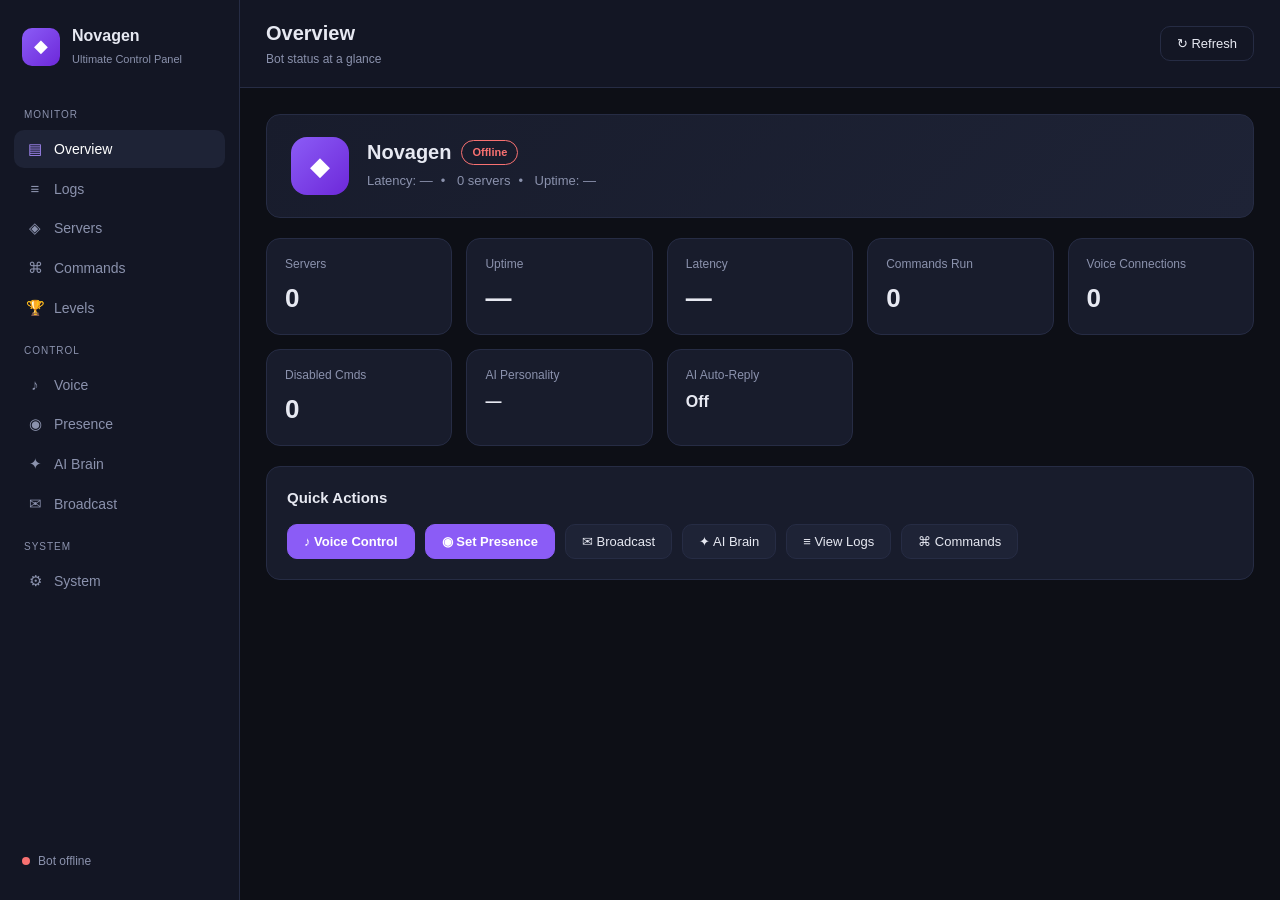
==== dashboard/index.html @ 747d47fe "Add files via upload" ====
<!DOCTYPE html>
<html lang="en" data-theme="dark">
<head>
    <meta charset="UTF-8">
    <meta name="viewport" content="width=device-width, initial-scale=1.0">
    <title>Novagen Bot Dashboard</title>
    <meta name="description" content="Novagen Bot control panel by Nokiatis Community">
    <link rel="stylesheet" href="style.css">
</head>
<body>
    <div class="app">
        <!-- ── Sidebar ─────────────────────────────────────────────── -->
        <aside class="sidebar" id="sidebar">
            <div class="brand">
                <div class="brand-logo">◆</div>
                <div class="brand-text">
                    <span class="brand-name">Novagen</span>
                    <span class="brand-sub">Ultimate Control Panel</span>
                </div>
            </div>

            <nav class="nav">
                <div class="nav-section">Monitor</div>
                <button class="nav-item active" data-page="overview"><span class="nav-ico">▤</span>Overview</button>
                <button class="nav-item" data-page="logs"><span class="nav-ico">≡</span>Logs</button>
                <button class="nav-item" data-page="servers"><span class="nav-ico">◈</span>Servers</button>
                <button class="nav-item" data-page="commands"><span class="nav-ico">⌘</span>Commands</button>
                <button class="nav-item" data-page="levels"><span class="nav-ico">🏆</span>Levels</button>

                <div class="nav-section">Control</div>
                <button class="nav-item" data-page="voice"><span class="nav-ico">♪</span>Voice</button>
                <button class="nav-item" data-page="presence"><span class="nav-ico">◉</span>Presence</button>
                <button class="nav-item" data-page="ai"><span class="nav-ico">✦</span>AI Brain</button>
                <button class="nav-item" data-page="broadcast"><span class="nav-ico">✉</span>Broadcast</button>

                <div class="nav-section">System</div>
                <button class="nav-item" data-page="system"><span class="nav-ico">⚙</span>System</button>
            </nav>

            <div class="sidebar-foot">
                <div class="conn" id="conn">
                    <span class="conn-dot" id="conn-dot"></span>
                    <span id="conn-text">Connecting…</span>
                </div>
            </div>
        </aside>

        <!-- ── Main ───────────────────────────────────────────────── -->
        <main class="main">
            <header class="topbar">
                <button class="menu-btn" id="menu-btn">☰</button>
                <div class="page-head">
                    <h1 id="page-title">Overview</h1>
                    <span id="page-subtitle">Bot status at a glance</span>
                </div>
                <div class="topbar-actions">
                    <button class="btn ghost" id="refresh-btn">↻ Refresh</button>
                </div>
            </header>

            <div class="content">
                <!-- ── OVERVIEW ─────────────────────────────────────── -->
                <section class="page active" id="page-overview">
                    <div class="hero" id="hero">
                        <div class="hero-avatar" id="hero-avatar">◆</div>
                        <div class="hero-info">
                            <div class="hero-name">
                                <span id="hero-name">Novagen</span>
                                <span class="badge" id="hero-badge">Offline</span>
                            </div>
                            <div class="hero-meta">
                                <span id="hero-latency">Latency: —</span><span class="dot-sep">•</span>
                                <span id="hero-guilds">0 servers</span><span class="dot-sep">•</span>
                                <span id="hero-uptime">Uptime: —</span>
                            </div>
                            <div class="hero-meta presence-line" id="hero-presence"></div>
                        </div>
                    </div>

                    <div class="cards">
                        <div class="card"><div class="card-label">Servers</div><div class="card-value" id="stat-servers">0</div></div>
                        <div class="card"><div class="card-label">Uptime</div><div class="card-value" id="stat-uptime">—</div></div>
                        <div class="card"><div class="card-label">Latency</div><div class="card-value" id="stat-latency">—</div></div>
                        <div class="card"><div class="card-label">Commands Run</div><div class="card-value" id="stat-commands">0</div></div>
                        <div class="card"><div class="card-label">Voice Connections</div><div class="card-value" id="stat-voice">0</div></div>
                        <div class="card"><div class="card-label">Disabled Cmds</div><div class="card-value" id="stat-disabled">0</div></div>
                        <div class="card"><div class="card-label">AI Personality</div><div class="card-value small" id="stat-personality">—</div></div>
                        <div class="card"><div class="card-label">AI Auto-Reply</div><div class="card-value small" id="stat-ai">—</div></div>
                    </div>

                    <div class="panel">
                        <div class="panel-head"><h2>Quick Actions</h2></div>
                        <div class="quick">
                            <button class="btn accent" data-nav="voice">♪ Voice Control</button>
                            <button class="btn accent" data-nav="presence">◉ Set Presence</button>
                            <button class="btn" data-nav="broadcast">✉ Broadcast</button>
                            <button class="btn" data-nav="ai">✦ AI Brain</button>
                            <button class="btn" data-nav="logs">≡ View Logs</button>
                            <button class="btn" data-nav="commands">⌘ Commands</button>
                        </div>
                    </div>
                </section>

                <!-- ── VOICE ────────────────────────────────────────── -->
                <section class="page" id="page-voice">
                    <div class="panel">
                        <div class="panel-head"><h2>Active Connections</h2></div>
                        <div class="voice-list" id="voice-list">
                            <div class="empty">No active voice connections.</div>
                        </div>
                    </div>

                    <div class="panel">
                        <div class="panel-head"><h2>Join a Voice Channel</h2></div>
                        <div class="form-row">
                            <div class="field"><label>Server</label><select id="join-guild"><option value="">Select server…</option></select></div>
                            <div class="field"><label>Voice Channel</label><select id="join-channel"><option value="">Select channel…</option></select></div>
                            <button class="btn accent" id="join-btn">Connect</button>
                        </div>
                    </div>

                    <div class="panel">
                        <div class="panel-head"><h2>Sound Library</h2></div>
                        <div class="sound-lib" id="sound-lib"><div class="empty">Loading sounds…</div></div>
                    </div>
                </section>

                <!-- ── PRESENCE ─────────────────────────────────────── -->
                <section class="page" id="page-presence">
                    <div class="panel">
                        <div class="panel-head"><h2>Bot Presence</h2></div>
                        <div class="form">
                            <div class="field block">
                                <label>Status</label>
                                <select id="pres-status">
                                    <option value="online">🟢 Online</option>
                                    <option value="idle">🌙 Idle</option>
                                    <option value="dnd">🔴 Do Not Disturb</option>
                                    <option value="invisible">⚫ Invisible</option>
                                </select>
                            </div>
                            <div class="field block">
                                <label>Activity Type</label>
                                <select id="pres-type">
                                    <option value="streaming">🔴 Streaming</option>
                                    <option value="playing">Playing</option>
                                    <option value="listening">Listening to</option>
                                    <option value="watching">Watching</option>
                                    <option value="competing">Competing in</option>
                                </select>
                            </div>
                            <div class="field block">
                                <label>Activity Text</label>
                                <input type="text" id="pres-text" placeholder="e.g. Nokiatis Community 🎮">
                            </div>
                            <div class="field block" id="pres-url-wrap">
                                <label>Stream URL (for Streaming)</label>
                                <input type="text" id="pres-url" placeholder="https://twitch.tv/nokiatis">
                            </div>
                            <button class="btn accent" id="pres-apply">Apply Presence</button>
                            <span class="save-status" id="pres-status-msg"></span>
                        </div>
                    </div>
                </section>

                <!-- ── AI ───────────────────────────────────────────── -->
                <section class="page" id="page-ai">
                    <div class="panel">
                        <div class="panel-head"><h2>AI Brain</h2></div>
                        <div class="form">
                            <div class="field block toggle-row">
                                <label>AI Auto-Reply</label>
                                <label class="switch">
                                    <input type="checkbox" id="ai-enabled">
                                    <span class="slider"></span>
                                </label>
                            </div>
                            <div class="field block">
                                <label>Personality</label>
                                <select id="ai-personality"></select>
                            </div>
                            <div class="field block">
                                <label>AI Channel ID</label>
                                <input type="text" id="ai-channel" placeholder="e.g. 1464054036603863072">
                                <small>The text channel where the bot auto-replies.</small>
                            </div>
                            <div class="field block">
                                <label>Custom Persona (advanced)</label>
                                <textarea id="ai-persona" rows="4" placeholder="Leave empty to use the selected personality. Or write a full custom system prompt…"></textarea>
                                <small>Overrides the personality traits when set.</small>
                            </div>
                            <button class="btn accent" id="ai-save">Save AI Settings</button>
                            <span class="save-status" id="ai-status"></span>
                        </div>
                    </div>
                </section>

                <!-- ── BROADCAST ────────────────────────────────────── -->
                <section class="page" id="page-broadcast">
                    <div class="panel">
                        <div class="panel-head"><h2>Send Message</h2></div>
                        <div class="form">
                            <div class="form-row">
                                <div class="field"><label>Server</label><select id="bc-guild"><option value="">Select server…</option></select></div>
                                <div class="field"><label>Text Channel</label><select id="bc-channel"><option value="">Select channel…</option></select></div>
                            </div>
                            <div class="field block">
                                <label>Message</label>
                                <textarea id="bc-text" rows="4" placeholder="Message to send as the bot…"></textarea>
                            </div>
                            <button class="btn accent" id="bc-send">Send Message</button>
                            <span class="save-status" id="bc-status"></span>
                        </div>
                    </div>
                </section>

                <!-- ── COMMANDS ─────────────────────────────────────── -->
                <section class="page" id="page-commands">
                    <div class="panel">
                        <div class="panel-head">
                            <h2>Slash Commands</h2>
                            <button class="btn small" id="cmd-reset">Reset Stats</button>
                        </div>
                        <div class="cmd-list" id="cmd-list"><div class="empty">Loading commands…</div></div>
                    </div>
                </section>

                <!-- ── LOGS ─────────────────────────────────────────── -->
                <section class="page" id="page-logs">
                    <div class="panel">
                        <div class="panel-head logs-toolbar">
                            <h2>Live Logs</h2>
                            <div class="toolbar">
                                <select id="log-level">
                                    <option value="ALL">All levels</option>
                                    <option value="INFO">Info</option>
                                    <option value="WARNING">Warning</option>
                                    <option value="ERROR">Error</option>
                                </select>
                                <label class="toggle-label"><input type="checkbox" id="log-auto" checked> Auto-refresh</label>
                                <a class="btn small" href="/api/logs/export" target="_blank">⬇ Export</a>
                                <button class="btn small danger" id="log-clear">Clear</button>
                            </div>
                        </div>
                        <div class="log-list" id="log-list"><div class="empty">No logs yet.</div></div>
                    </div>
                </section>

                <!-- ── LEVELS ───────────────────────────────────────── -->
                <section class="page" id="page-levels">
                    <div class="panel">
                        <div class="panel-head">
                            <h2>🏆 Leaderboard</h2>
                            <select id="levels-guild" class="toolbar-select"></select>
                        </div>
                        <div class="level-stats" id="level-stats">
                            <div class="card"><div class="card-label">Tracked Members</div><div class="card-value" id="lv-tracked">0</div></div>
                            <div class="card"><div class="card-label">Total XP</div><div class="card-value" id="lv-total-xp">0</div></div>
                            <div class="card"><div class="card-label">Total Coins</div><div class="card-value" id="lv-total-coins">0</div></div>
                            <div class="card"><div class="card-label">Total Invites</div><div class="card-value" id="lv-total-invites">0</div></div>
                            <div class="card"><div class="card-label">Top Member</div><div class="card-value small" id="lv-top">—</div></div>
                        </div>
                        <div class="leaderboard" id="leaderboard">
                            <div class="empty">Loading leaderboard…</div>
                        </div>
                    </div>
                </section>

                <!-- ── SERVERS ──────────────────────────────────────── -->
                <section class="page" id="page-servers">
                    <div class="grid" id="servers-grid"><div class="empty">Loading servers…</div></div>
                </section>

                <!-- ── SYSTEM ───────────────────────────────────────── -->
                <section class="page" id="page-system">
                    <div class="panel">
                        <div class="panel-head"><h2>System Info</h2></div>
                        <div class="sys-info" id="sys-info"><div class="empty">Loading…</div></div>
                    </div>
                    <div class="panel danger">
                        <div class="panel-head"><h2>Danger Zone</h2></div>
                        <div class="danger-actions">
                            <button class="btn" id="sys-clear-logs">Clear Logs</button>
                            <button class="btn" id="sys-reset-stats">Reset Command Stats</button>
                            <button class="btn danger" id="sys-restart">↻ Restart Bot</button>
                            <button class="btn danger" id="sys-shutdown">⏻ Shutdown Bot</button>
                        </div>
                    </div>
                </section>
            </div>
        </main>
    </div>

    <div class="toasts" id="toasts"></div>
    <script src="script.js"></script>
</body>
</html>
---- dashboard/style.css ----
/* ═══════════════════════════════════════════════════════════════════
   NOVAGEN BOT DASHBOARD
   by Nokiatis Community
   ═══════════════════════════════════════════════════════════════════ */

:root {
    --bg: #0d0f16;
    --bg-2: #131624;
    --panel: #181c2c;
    --panel-2: #1e2336;
    --border: #262c44;
    --text: #e7e9f2;
    --muted: #8b92ad;
    --accent: #8b5cf6;
    --accent-2: #a78bfa;
    --green: #34d399;
    --red: #f87171;
    --yellow: #fbbf24;
    --blue: #60a5fa;
    --radius: 14px;
}

* { box-sizing: border-box; margin: 0; padding: 0; }

body {
    font-family: -apple-system, BlinkMacSystemFont, "Segoe UI", Roboto, Helvetica, Arial, sans-serif;
    background: var(--bg);
    color: var(--text);
    font-size: 14px;
    line-height: 1.5;
    -webkit-font-smoothing: antialiased;
}

.app { display: flex; min-height: 100vh; }

/* ── Sidebar ─────────────────────────────────────────────────── */
.sidebar {
    width: 240px;
    flex-shrink: 0;
    background: var(--bg-2);
    border-right: 1px solid var(--border);
    display: flex;
    flex-direction: column;
    padding: 20px 14px;
    position: sticky;
    top: 0;
    height: 100vh;
}

.brand { display: flex; align-items: center; gap: 12px; padding: 4px 8px 20px; }
.brand-logo {
    width: 38px; height: 38px; border-radius: 10px;
    background: linear-gradient(135deg, var(--accent), #6d28d9);
    display: grid; place-items: center; font-size: 18px; color: #fff;
}
.brand-name { font-weight: 700; font-size: 16px; display: block; }
.brand-sub { font-size: 11px; color: var(--muted); }

.nav { display: flex; flex-direction: column; gap: 2px; margin-top: 4px; }
.nav-section {
    font-size: 10px; text-transform: uppercase; letter-spacing: 1px;
    color: var(--muted); padding: 14px 10px 6px;
}
.nav-item {
    display: flex; align-items: center; gap: 10px;
    background: none; border: none; color: var(--muted);
    padding: 10px 12px; border-radius: 10px; cursor: pointer;
    font-size: 14px; text-align: left; transition: all .15s;
}
.nav-item:hover { background: var(--panel); color: var(--text); }
.nav-item.active { background: var(--panel-2); color: #fff; }
.nav-item.active .nav-ico { color: var(--accent-2); }
.nav-ico { width: 18px; text-align: center; font-size: 15px; }

.sidebar-foot { margin-top: auto; padding: 10px 8px; }
.conn { display: flex; align-items: center; gap: 8px; font-size: 12px; color: var(--muted); }
.conn-dot { width: 8px; height: 8px; border-radius: 50%; background: var(--muted); }
.conn-dot.on { background: var(--green); box-shadow: 0 0 8px var(--green); }
.conn-dot.off { background: var(--red); }

/* ── Main ────────────────────────────────────────────────────── */
.main { flex: 1; min-width: 0; display: flex; flex-direction: column; }

.topbar {
    display: flex; align-items: center; gap: 14px;
    padding: 18px 26px; border-bottom: 1px solid var(--border);
    background: var(--bg-2);
    position: sticky; top: 0; z-index: 10;
}
.menu-btn {
    display: none; background: none; border: none; color: var(--text);
    font-size: 20px; cursor: pointer;
}
.page-head h1 { font-size: 20px; font-weight: 700; }
.page-head span { font-size: 12px; color: var(--muted); }
.topbar-actions { margin-left: auto; }

.content { padding: 26px; }

.page { display: none; }
.page.active { display: block; }

/* ── Hero ────────────────────────────────────────────────────── */
.hero {
    display: flex; align-items: center; gap: 18px;
    background: linear-gradient(135deg, var(--panel), var(--panel-2));
    border: 1px solid var(--border); border-radius: var(--radius);
    padding: 22px 24px; margin-bottom: 20px;
}
.hero-avatar {
    width: 58px; height: 58px; border-radius: 16px;
    background: linear-gradient(135deg, var(--accent), #6d28d9);
    display: grid; place-items: center; font-size: 26px; color: #fff;
    overflow: hidden; flex-shrink: 0;
}
.hero-avatar img { width: 100%; height: 100%; object-fit: cover; }
.hero-name { font-size: 20px; font-weight: 700; display: flex; align-items: center; gap: 10px; }
.hero-meta { color: var(--muted); font-size: 13px; margin-top: 4px; }
.dot-sep { margin: 0 8px; }

.badge {
    font-size: 11px; font-weight: 600; padding: 3px 10px;
    border-radius: 20px; background: var(--panel); border: 1px solid var(--border);
}
.badge.on { color: var(--green); border-color: var(--green); }
.badge.off { color: var(--red); border-color: var(--red); }

/* ── Cards ───────────────────────────────────────────────────── */
.cards {
    display: grid; grid-template-columns: repeat(auto-fill, minmax(160px, 1fr));
    gap: 14px; margin-bottom: 20px;
}
.card {
    background: var(--panel); border: 1px solid var(--border);
    border-radius: var(--radius); padding: 16px 18px;
}
.card-label { font-size: 12px; color: var(--muted); }
.card-value { font-size: 26px; font-weight: 700; margin-top: 6px; }
.card-value.small { font-size: 16px; text-transform: capitalize; }

/* ── Panels ──────────────────────────────────────────────────── */
.panel {
    background: var(--panel); border: 1px solid var(--border);
    border-radius: var(--radius); padding: 20px; margin-bottom: 20px;
}
.panel-head { display: flex; align-items: center; justify-content: space-between; margin-bottom: 14px; }
.panel-head h2 { font-size: 15px; font-weight: 600; }

.empty { color: var(--muted); text-align: center; padding: 24px; }

/* ── Buttons ─────────────────────────────────────────────────── */
.btn {
    background: var(--panel-2); border: 1px solid var(--border);
    color: var(--text); padding: 9px 16px; border-radius: 10px;
    cursor: pointer; font-size: 13px; transition: all .15s;
}
.btn:hover { border-color: var(--accent); }
.btn.accent { background: var(--accent); border-color: var(--accent); color: #fff; font-weight: 600; }
.btn.accent:hover { background: #7c3aed; }
.btn.ghost { background: transparent; }
.btn.small { padding: 5px 10px; font-size: 12px; }
.btn.danger { border-color: var(--red); color: var(--red); }
.btn.danger:hover { background: var(--red); color: #fff; }
.btn:disabled { opacity: .4; cursor: not-allowed; }

.quick { display: flex; gap: 10px; flex-wrap: wrap; }

/* ── Forms ───────────────────────────────────────────────────── */
.form-row { display: flex; gap: 14px; align-items: flex-end; flex-wrap: wrap; }
.form { display: flex; flex-direction: column; gap: 16px; max-width: 420px; }
.field { display: flex; flex-direction: column; gap: 6px; min-width: 180px; }
.field.block { width: 100%; }
.field label { font-size: 12px; color: var(--muted); }
.field small { font-size: 11px; color: var(--muted); }
input, select {
    background: var(--bg); border: 1px solid var(--border);
    color: var(--text); padding: 10px 12px; border-radius: 10px; font-size: 13px;
    width: 100%;
}
input:focus, select:focus { outline: none; border-color: var(--accent); }
.save-status { font-size: 12px; color: var(--green); min-height: 16px; }

/* ── Voice ───────────────────────────────────────────────────── */
.voice-list { display: flex; flex-direction: column; gap: 12px; }
.voice-card {
    display: flex; align-items: center; gap: 14px;
    background: var(--bg); border: 1px solid var(--border);
    border-radius: 12px; padding: 14px 16px; flex-wrap: wrap;
}
.voice-card .v-icon {
    width: 40px; height: 40px; border-radius: 10px; flex-shrink: 0;
    background: var(--panel-2); display: grid; place-items: center; font-size: 18px;
}
.voice-card .v-info { flex: 1; min-width: 140px; }
.voice-card .v-guild { font-weight: 600; }
.voice-card .v-channel { font-size: 12px; color: var(--muted); }
.voice-card .v-status { font-size: 12px; }
.voice-card .v-actions { display: flex; gap: 8px; flex-wrap: wrap; }

.status-pill {
    font-size: 11px; padding: 2px 10px; border-radius: 20px;
    background: var(--panel-2); border: 1px solid var(--border);
}
.status-pill.playing { color: var(--green); border-color: var(--green); }
.status-pill.paused { color: var(--yellow); border-color: var(--yellow); }
.status-pill.idle { color: var(--blue); border-color: var(--blue); }

/* ── Logs ────────────────────────────────────────────────────── */
.toolbar { display: flex; align-items: center; gap: 12px; flex-wrap: wrap; }
.toolbar select { width: auto; }
.toggle-label { font-size: 12px; color: var(--muted); display: flex; align-items: center; gap: 6px; }
.toggle-label input { width: auto; }

.log-list {
    font-family: "SF Mono", "Cascadia Code", Consolas, monospace;
    font-size: 12px; max-height: 60vh; overflow-y: auto;
    background: var(--bg); border: 1px solid var(--border);
    border-radius: 12px; padding: 12px;
}
.log-row { display: flex; gap: 10px; padding: 3px 0; border-bottom: 1px solid #141826; }
.log-row:last-child { border-bottom: none; }
.log-time { color: var(--muted); flex-shrink: 0; }
.log-level { width: 64px; flex-shrink: 0; font-weight: 700; text-transform: uppercase; font-size: 10px; padding-top: 1px; }
.log-level.info { color: var(--blue); }
.log-level.warning { color: var(--yellow); }
.log-level.error { color: var(--red); }
.log-msg { color: var(--text); word-break: break-word; }

/* ── Servers ─────────────────────────────────────────────────── */
.grid {
    display: grid; grid-template-columns: repeat(auto-fill, minmax(220px, 1fr));
    gap: 14px;
}
.server-card {
    background: var(--panel); border: 1px solid var(--border);
    border-radius: var(--radius); padding: 18px; text-align: center;
}
.server-icon {
    width: 54px; height: 54px; border-radius: 50%;
    background: var(--panel-2); margin: 0 auto 12px;
    display: grid; place-items: center; font-size: 22px; overflow: hidden;
}
.server-icon img { width: 100%; height: 100%; object-fit: cover; }
.server-name { font-weight: 600; }
.server-meta { font-size: 12px; color: var(--muted); margin-top: 6px; }

/* ── Commands ────────────────────────────────────────────────── */
.cmd-list { display: flex; flex-direction: column; }
.cmd-row {
    display: flex; align-items: center; justify-content: space-between;
    padding: 12px 4px; border-bottom: 1px solid #141826; gap: 12px;
}
.cmd-row:last-child { border-bottom: none; }
.cmd-name { font-family: monospace; color: var(--accent-2); font-weight: 600; }
.cmd-desc { color: var(--muted); flex: 1; text-align: right; font-size: 12px; }
.cmd-uses { color: var(--muted); font-size: 11px; width: 70px; text-align: right; }

/* ── Presence line ───────────────────────────────────────────── */
.presence-line { color: var(--accent-2); font-size: 13px; }

/* ── Textarea ────────────────────────────────────────────────── */
textarea {
    background: var(--bg); border: 1px solid var(--border);
    color: var(--text); padding: 10px 12px; border-radius: 10px;
    font-size: 13px; width: 100%; resize: vertical; font-family: inherit;
}
textarea:focus { outline: none; border-color: var(--accent); }

/* ── Toggle switch ───────────────────────────────────────────── */
.toggle-row { flex-direction: row !important; align-items: center; justify-content: space-between; }
.switch { position: relative; display: inline-block; width: 46px; height: 24px; }
.switch input { opacity: 0; width: 0; height: 0; }
.slider {
    position: absolute; cursor: pointer; inset: 0;
    background: var(--border); border-radius: 24px; transition: .2s;
}
.slider:before {
    content: ""; position: absolute; height: 18px; width: 18px;
    left: 3px; top: 3px; background: #fff; border-radius: 50%; transition: .2s;
}
.switch input:checked + .slider { background: var(--accent); }
.switch input:checked + .slider:before { transform: translateX(22px); }

/* ── Sound library ───────────────────────────────────────────── */
.sound-lib { display: flex; flex-wrap: wrap; gap: 8px; max-height: 40vh; overflow-y: auto; }
.sound-chip {
    background: var(--bg); border: 1px solid var(--border);
    border-radius: 20px; padding: 6px 12px; cursor: pointer;
    font-size: 12px; color: var(--muted); transition: all .15s;
}
.sound-chip:hover { color: #fff; border-color: var(--accent); background: var(--panel-2); }
.sound-chip .cat { color: var(--accent-2); font-size: 10px; margin-right: 4px; }

/* ── System info ─────────────────────────────────────────────── */
.sys-info { display: flex; flex-direction: column; gap: 8px; }
.sys-row { display: flex; justify-content: space-between; padding: 8px 0; border-bottom: 1px solid #141826; }
.sys-row:last-child { border-bottom: none; }
.sys-key { color: var(--muted); }
.sys-val { font-family: monospace; }

/* ── Danger zone ─────────────────────────────────────────────── */
.panel.danger { border-color: rgba(248, 113, 113, .35); }
.danger-actions { display: flex; gap: 10px; flex-wrap: wrap; }

/* ── Levels / leaderboard ────────────────────────────────────── */
.toolbar-select { width: auto; min-width: 160px; }
.level-stats {
    display: grid; grid-template-columns: repeat(auto-fill, minmax(150px, 1fr));
    gap: 12px; margin-bottom: 16px;
}
.leaderboard { display: flex; flex-direction: column; }
.lb-row {
    display: flex; align-items: center; gap: 14px;
    padding: 10px 12px; border-bottom: 1px solid #141826;
}
.lb-row:last-child { border-bottom: none; }
.lb-rank { width: 40px; font-weight: 700; text-align: center; font-size: 16px; flex-shrink: 0; }
.lb-rank.top1 { color: #fbbf24; }
.lb-rank.top2 { color: #cbd5e1; }
.lb-rank.top3 { color: #d97706; }
.lb-avatar {
    width: 36px; height: 36px; border-radius: 50%;
    background: var(--panel-2); overflow: hidden; flex-shrink: 0;
    display: grid; place-items: center; color: var(--muted); font-size: 14px;
}
.lb-avatar img { width: 100%; height: 100%; object-fit: cover; }
.lb-info { flex: 1; min-width: 0; }
.lb-name { font-weight: 600; white-space: nowrap; overflow: hidden; text-overflow: ellipsis; }
.lb-level {
    display: inline-block; font-size: 11px; padding: 1px 8px; border-radius: 10px;
    background: var(--accent); color: #fff; margin-left: 6px;
}
.lb-sub { font-size: 11px; color: var(--muted); }
.lb-xp { font-weight: 700; color: var(--accent-2); flex-shrink: 0; font-size: 13px; }
.lb-bar {
    height: 6px; background: var(--border); border-radius: 6px;
    margin-top: 6px; overflow: hidden; max-width: 240px;
}
.lb-bar-fill { height: 100%; background: linear-gradient(90deg, var(--accent), var(--green)); border-radius: 6px; }
.lb-side { text-align: right; flex-shrink: 0; }

/* ── Toasts ──────────────────────────────────────────────────── */
.toasts { position: fixed; bottom: 20px; right: 20px; display: flex; flex-direction: column; gap: 10px; z-index: 100; }
.toast {
    background: var(--panel-2); border: 1px solid var(--border);
    border-left: 3px solid var(--accent); border-radius: 10px;
    padding: 12px 16px; font-size: 13px; min-width: 220px;
    box-shadow: 0 8px 24px rgba(0,0,0,.4);
    animation: slidein .2s ease;
}
.toast.ok { border-left-color: var(--green); }
.toast.err { border-left-color: var(--red); }
@keyframes slidein { from { transform: translateX(20px); opacity: 0; } to { transform: none; opacity: 1; } }

/* ── Responsive ──────────────────────────────────────────────── */
@media (max-width: 820px) {
    .sidebar { position: fixed; left: -240px; transition: left .2s; z-index: 20; }
    .sidebar.open { left: 0; }
    .menu-btn { display: block; }
    .content { padding: 16px; }
}
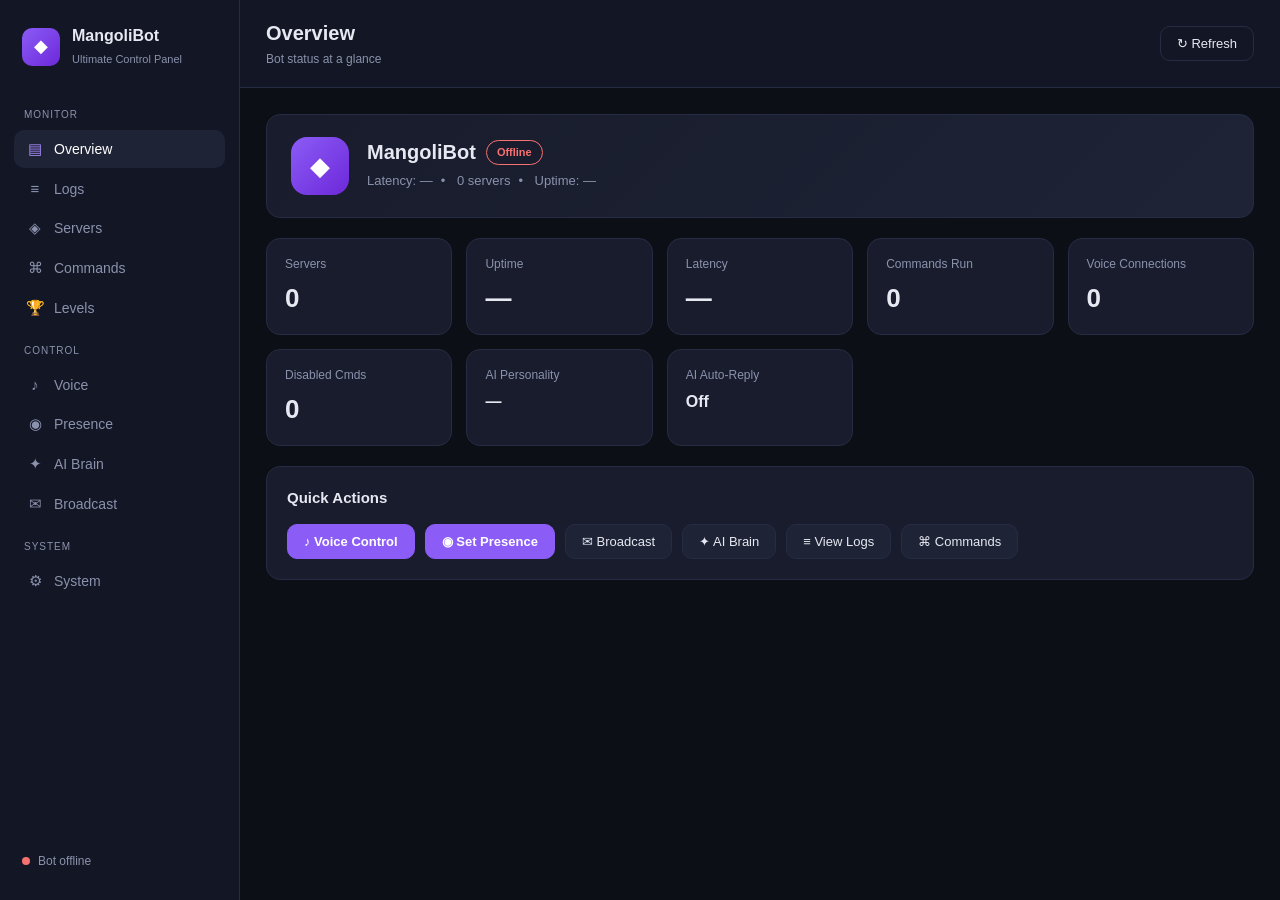
==== commit 9a1460e5: "Title: Redesign embeds and improve UI/UX across all commands Key features implemented: - Updated bot" ====
--- a/dashboard/index.html
+++ b/dashboard/index.html
@@ -3,8 +3,8 @@
 <head>
     <meta charset="UTF-8">
     <meta name="viewport" content="width=device-width, initial-scale=1.0">
-    <title>Novagen Bot Dashboard</title>
-    <meta name="description" content="Novagen Bot control panel by Nokiatis Community">
+    <title>MangoliBot Dashboard</title>
+    <meta name="description" content="MangoliBot control panel by Nokiatis Community">
     <link rel="stylesheet" href="style.css">
 </head>
 <body>
@@ -14,7 +14,7 @@
             <div class="brand">
                 <div class="brand-logo">◆</div>
                 <div class="brand-text">
-                    <span class="brand-name">Novagen</span>
+                    <span class="brand-name">MangoliBot</span>
                     <span class="brand-sub">Ultimate Control Panel</span>
                 </div>
             </div>
@@ -65,7 +65,7 @@
                         <div class="hero-avatar" id="hero-avatar">◆</div>
                         <div class="hero-info">
                             <div class="hero-name">
-                                <span id="hero-name">Novagen</span>
+                                <span id="hero-name">MangoliBot</span>
                                 <span class="badge" id="hero-badge">Offline</span>
                             </div>
                             <div class="hero-meta">
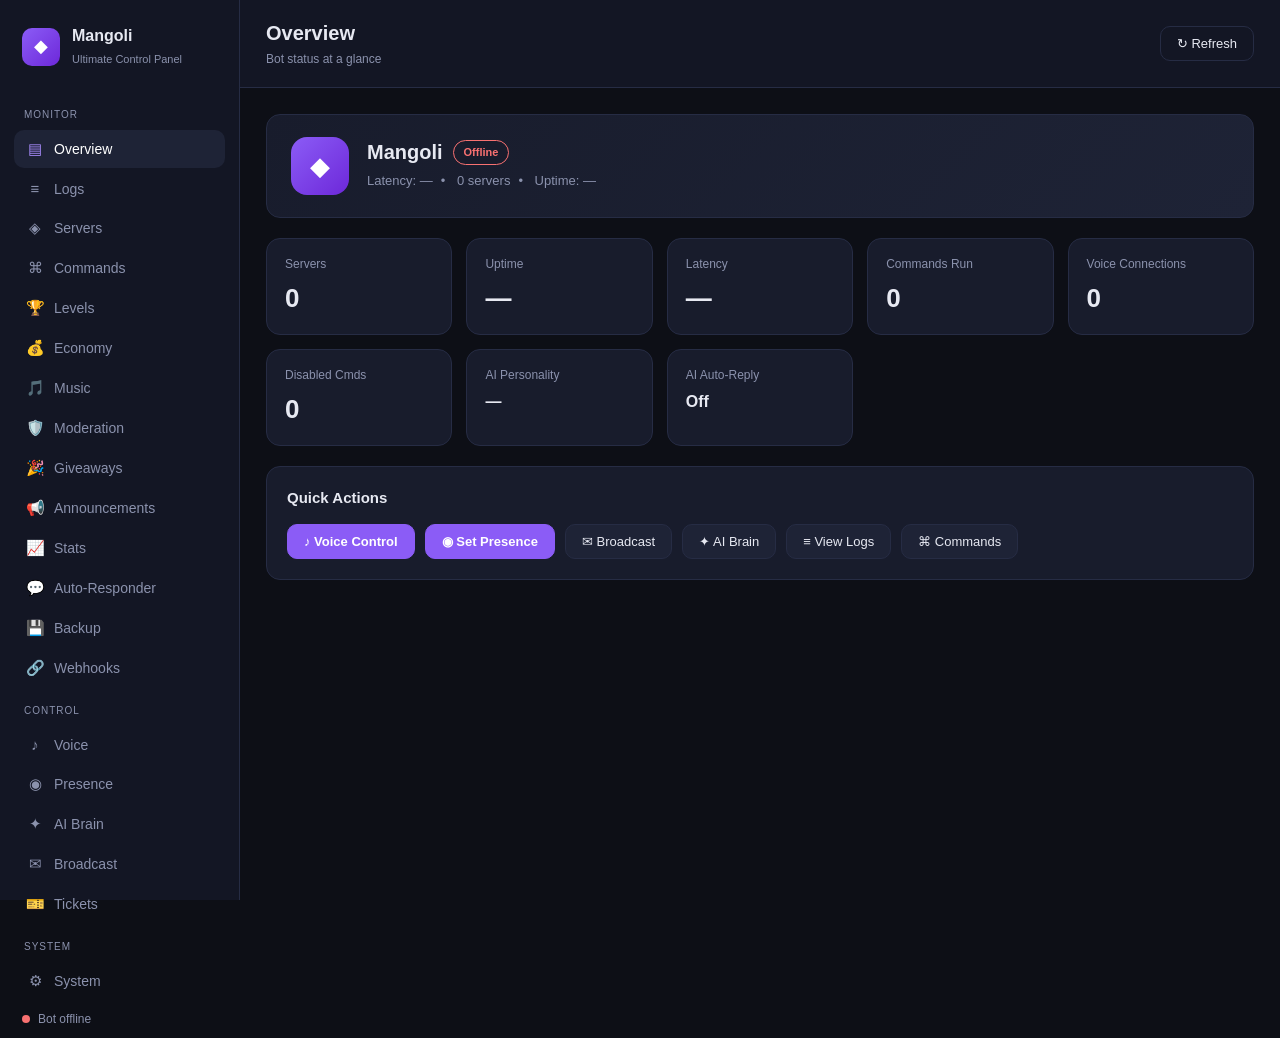
==== commit 2257628d: "Add files via upload" ====
--- a/dashboard/index.html
+++ b/dashboard/index.html
@@ -3,8 +3,8 @@
 <head>
     <meta charset="UTF-8">
     <meta name="viewport" content="width=device-width, initial-scale=1.0">
-    <title>MangoliBot Dashboard</title>
-    <meta name="description" content="MangoliBot control panel by Nokiatis Community">
+    <title>Mangoli Bot Dashboard</title>
+    <meta name="description" content="Mangoli Bot control panel by Nokiatis Community">
     <link rel="stylesheet" href="style.css">
 </head>
 <body>
@@ -14,7 +14,7 @@
             <div class="brand">
                 <div class="brand-logo">◆</div>
                 <div class="brand-text">
-                    <span class="brand-name">MangoliBot</span>
+                    <span class="brand-name">Mangoli</span>
                     <span class="brand-sub">Ultimate Control Panel</span>
                 </div>
             </div>
@@ -26,12 +26,22 @@
                 <button class="nav-item" data-page="servers"><span class="nav-ico">◈</span>Servers</button>
                 <button class="nav-item" data-page="commands"><span class="nav-ico">⌘</span>Commands</button>
                 <button class="nav-item" data-page="levels"><span class="nav-ico">🏆</span>Levels</button>
+                <button class="nav-item" data-page="economy"><span class="nav-ico">💰</span>Economy</button>
+                <button class="nav-item" data-page="music"><span class="nav-ico">🎵</span>Music</button>
+                <button class="nav-item" data-page="moderation"><span class="nav-ico">🛡️</span>Moderation</button>
+                <button class="nav-item" data-page="giveaways"><span class="nav-ico">🎉</span>Giveaways</button>
+                <button class="nav-item" data-page="announcements"><span class="nav-ico">📢</span>Announcements</button>
+                <button class="nav-item" data-page="stats"><span class="nav-ico">📈</span>Stats</button>
+                <button class="nav-item" data-page="autorespond"><span class="nav-ico">💬</span>Auto-Responder</button>
+                <button class="nav-item" data-page="backup"><span class="nav-ico">💾</span>Backup</button>
+                <button class="nav-item" data-page="webhooks"><span class="nav-ico">🔗</span>Webhooks</button>
 
                 <div class="nav-section">Control</div>
                 <button class="nav-item" data-page="voice"><span class="nav-ico">♪</span>Voice</button>
                 <button class="nav-item" data-page="presence"><span class="nav-ico">◉</span>Presence</button>
                 <button class="nav-item" data-page="ai"><span class="nav-ico">✦</span>AI Brain</button>
                 <button class="nav-item" data-page="broadcast"><span class="nav-ico">✉</span>Broadcast</button>
+                <button class="nav-item" data-page="tickets"><span class="nav-ico">🎫</span>Tickets</button>
 
                 <div class="nav-section">System</div>
                 <button class="nav-item" data-page="system"><span class="nav-ico">⚙</span>System</button>
@@ -65,7 +75,7 @@
                         <div class="hero-avatar" id="hero-avatar">◆</div>
                         <div class="hero-info">
                             <div class="hero-name">
-                                <span id="hero-name">MangoliBot</span>
+                                <span id="hero-name">Mangoli</span>
                                 <span class="badge" id="hero-badge">Offline</span>
                             </div>
                             <div class="hero-meta">
@@ -116,6 +126,32 @@
                             <div class="field"><label>Server</label><select id="join-guild"><option value="">Select server…</option></select></div>
                             <div class="field"><label>Voice Channel</label><select id="join-channel"><option value="">Select channel…</option></select></div>
                             <button class="btn accent" id="join-btn">Connect</button>
+                        </div>
+                    </div>
+
+                    <div class="panel">
+                        <div class="panel-head"><h2>🗣️ Text to Speech</h2></div>
+                        <div class="form">
+                            <div class="field block">
+                                <label>Write a sentence — the bot will speak it in voice</label>
+                                <textarea id="tts-text" rows="3" maxlength="190" placeholder="e.g. Welcome to the Nokiatis Community!"></textarea>
+                                <small id="tts-count">0 / 190</small>
+                            </div>
+                            <div class="form-row">
+                                <div class="field"><label>Server</label><select id="tts-guild"><option value="">Select server…</option></select></div>
+                                <div class="field"><label>Language</label>
+                                    <select id="tts-lang">
+                                        <option value="en">English</option>
+                                        <option value="ar">Arabic</option>
+                                        <option value="fr">French</option>
+                                        <option value="es">Spanish</option>
+                                        <option value="de">German</option>
+                                        <option value="it">Italian</option>
+                                        <option value="tr">Turkish</option>
+                                    </select>
+                                </div>
+                                <button class="btn accent" id="tts-speak">🔊 Speak</button>
+                            </div>
                         </div>
                     </div>
 
@@ -266,6 +302,299 @@
                     </div>
                 </section>
 
+                <!-- ── ECONOMY ───────────────────────────────────────── -->
+                <section class="page" id="page-economy">
+                    <div class="panel">
+                        <div class="panel-head">
+                            <h2>💰 Coin Balances</h2>
+                            <select id="economy-guild" class="toolbar-select"></select>
+                        </div>
+                        <div class="eco-list" id="eco-list">
+                            <div class="empty">Loading balances…</div>
+                        </div>
+                    </div>
+
+                    <div class="panel">
+                        <div class="panel-head"><h2>🛒 Shop Items</h2></div>
+                        <div class="eco-shop" id="eco-shop">
+                            <div class="empty">Loading shop…</div>
+                        </div>
+                    </div>
+                </section>
+
+                <!-- ── MUSIC ────────────────────────────────────────── -->
+                <section class="page" id="page-music">
+                    <div class="panel">
+                        <div class="panel-head"><h2>🎵 Now Playing</h2></div>
+                        <div class="music-list" id="music-list">
+                            <div class="empty">No music playing. Use /play in Discord to start a track.</div>
+                        </div>
+                    </div>
+
+                    <div class="panel">
+                        <div class="panel-head"><h2>▶️ Play a Song</h2></div>
+                        <div class="form-row">
+                            <div class="field"><label>Server</label><select id="music-guild"><option value="">Select server…</option></select></div>
+                            <div class="field"><label>Song (name or URL)</label><input type="text" id="music-query" placeholder="e.g. despacito"></div>
+                            <button class="btn accent" id="music-play">▶️ Play</button>
+                        </div>
+                    </div>
+                </section>
+
+                <!-- ── MODERATION ───────────────────────────────────── -->
+                <section class="page" id="page-moderation">
+                    <div class="panel">
+                        <div class="panel-head">
+                            <h2>🛡️ Members</h2>
+                            <select id="mod-guild" class="toolbar-select"></select>
+                        </div>
+                        <input type="text" id="mod-search" placeholder="🔍 Search members…" style="margin-bottom:12px">
+                        <div class="mod-list" id="mod-list">
+                            <div class="empty">Loading members…</div>
+                        </div>
+                    </div>
+
+                    <div class="panel">
+                        <div class="panel-head"><h2>🎭 Manage Roles</h2></div>
+                        <div class="form-row">
+                            <div class="field"><label>Member</label><select id="role-user"></select></div>
+                            <div class="field"><label>Role</label><select id="role-select"></select></div>
+                            <button class="btn accent" id="role-add">➕ Add Role</button>
+                            <button class="btn" id="role-remove">➖ Remove Role</button>
+                        </div>
+                    </div>
+                </section>
+
+                <!-- ── GIVEAWAYS ────────────────────────────────────── -->
+                <section class="page" id="page-giveaways">
+                    <div class="panel">
+                        <div class="panel-head"><h2>🎉 Create Giveaway</h2></div>
+                        <div class="form">
+                            <div class="field block"><label>Prize</label><input type="text" id="gw-prize" placeholder="e.g. 5000 coins"></div>
+                            <div class="form-row">
+                                <div class="field"><label>Winners</label><input type="number" id="gw-winners" value="1" min="1" max="10"></div>
+                                <div class="field"><label>Duration (minutes)</label><input type="number" id="gw-duration" value="60" min="1"></div>
+                                <button class="btn accent" id="gw-create">🎉 Create</button>
+                            </div>
+                        </div>
+                    </div>
+
+                    <div class="panel">
+                        <div class="panel-head"><h2>📋 Active Giveaways</h2></div>
+                        <div class="gw-list" id="gw-list">
+                            <div class="empty">No giveaways yet.</div>
+                        </div>
+                    </div>
+                </section>
+
+                <!-- ── ANNOUNCEMENTS ────────────────────────────────── -->
+                <section class="page" id="page-announcements">
+                    <div class="panel">
+                        <div class="panel-head"><h2>📢 Schedule Announcement</h2></div>
+                        <div class="form">
+                            <div class="form-row">
+                                <div class="field"><label>Server</label><select id="ann-guild"><option value="">Select server…</option></select></div>
+                                <div class="field"><label>Channel</label><select id="ann-channel"><option value="">Select channel…</option></select></div>
+                            </div>
+                            <div class="field block"><label>Message</label><textarea id="ann-message" rows="3" placeholder="Announcement text…"></textarea></div>
+                            <div class="form-row">
+                                <div class="field"><label>Send In (minutes)</label><input type="number" id="ann-delay" value="30" min="1"></div>
+                                <button class="btn accent" id="ann-create">📢 Schedule</button>
+                            </div>
+                        </div>
+                    </div>
+
+                    <div class="panel">
+                        <div class="panel-head"><h2>📋 Scheduled</h2></div>
+                        <div class="ann-list" id="ann-list">
+                            <div class="empty">No scheduled announcements.</div>
+                        </div>
+                    </div>
+                </section>
+
+                <!-- ── STATS ────────────────────────────────────────── -->
+                <section class="page" id="page-stats">
+                    <div class="panel">
+                        <div class="panel-head">
+                            <h2>📈 Server Activity</h2>
+                            <select id="stats-guild" class="toolbar-select"></select>
+                        </div>
+                        <div class="level-stats" id="stats-totals"></div>
+                        <div class="stats-chart" id="stats-chart">
+                            <div class="empty">Loading activity…</div>
+                        </div>
+                    </div>
+                </section>
+
+                <!-- ── AUTO-RESPONDER ───────────────────────────────── -->
+                <section class="page" id="page-autorespond">
+                    <div class="panel">
+                        <div class="panel-head"><h2>💬 Add Auto-Responder</h2></div>
+                        <div class="form">
+                            <div class="form-row">
+                                <div class="field"><label>Server</label><select id="ar-guild"><option value="">Select server…</option></select></div>
+                                <div class="field"><label>Trigger (keyword)</label><input type="text" id="ar-trigger" placeholder="e.g. invite"></div>
+                            </div>
+                            <div class="field block"><label>Response</label><textarea id="ar-response" rows="2" placeholder="What the bot replies…"></textarea></div>
+                            <button class="btn accent" id="ar-add">➕ Add</button>
+                        </div>
+                    </div>
+
+                    <div class="panel">
+                        <div class="panel-head"><h2>📋 Active Responders</h2></div>
+                        <div class="ar-list" id="ar-list">
+                            <div class="empty">No auto-responders yet.</div>
+                        </div>
+                    </div>
+                </section>
+
+                <!-- ── BACKUP ───────────────────────────────────────── -->
+                <section class="page" id="page-backup">
+                    <div class="panel">
+                        <div class="panel-head"><h2>💾 Backup & Restore</h2></div>
+                        <div class="backup-actions">
+                            <a class="btn accent" href="/api/backup/download" target="_blank">⬇️ Download Backup</a>
+                        </div>
+                        <div class="backup-files" id="backup-files">
+                            <div class="empty">Loading files…</div>
+                        </div>
+                    </div>
+
+                    <div class="panel">
+                        <div class="panel-head"><h2>📤 Restore</h2></div>
+                        <div class="form">
+                            <div class="field block"><label>Paste backup JSON</label><textarea id="backup-json" rows="6" placeholder='{"levels_data.json": {...}, ...}'></textarea></div>
+                            <button class="btn accent" id="backup-restore">📤 Restore</button>
+                        </div>
+                    </div>
+                </section>
+
+                <!-- ── WEBHOOKS ─────────────────────────────────────── -->
+                <section class="page" id="page-webhooks">
+                    <div class="panel">
+                        <div class="panel-head">
+                            <h2>🔗 Webhooks</h2>
+                            <select id="wh-guild" class="toolbar-select"></select>
+                        </div>
+                        <div class="wh-list" id="wh-list">
+                            <div class="empty">Loading webhooks…</div>
+                        </div>
+                    </div>
+
+                    <div class="panel">
+                        <div class="panel-head"><h2>➕ Create Webhook</h2></div>
+                        <div class="form-row">
+                            <div class="field"><label>Channel</label><select id="wh-channel"></select></div>
+                            <div class="field"><label>Name</label><input type="text" id="wh-name" placeholder="Mangoli Webhook"></div>
+                            <button class="btn accent" id="wh-create">➕ Create</button>
+                        </div>
+                    </div>
+                </section>
+
+                <!-- ── TICKETS ───────────────────────────────────────── -->
+                <section class="page" id="page-tickets">
+                    <div class="ticket-tabs">
+                        <button class="btn ticket-tab active" data-tab="manage">📋 Tickets</button>
+                        <button class="btn ticket-tab" data-tab="setup">⚙️ Setup Panel</button>
+                        <button class="btn ticket-tab" data-tab="preview">👁️ Preview</button>
+                    </div>
+
+                    <!-- Manage tickets -->
+                    <div class="ticket-pane" id="tickets-manage">
+                        <div class="panel">
+                            <div class="panel-head">
+                                <h2>🎫 Tickets</h2>
+                                <select id="tickets-guild" class="toolbar-select"></select>
+                            </div>
+                            <div class="ticket-stats" id="ticket-stats"></div>
+                            <div class="ticket-list" id="ticket-list">
+                                <div class="empty">Loading tickets…</div>
+                            </div>
+                        </div>
+                    </div>
+
+                    <!-- Setup panel -->
+                    <div class="ticket-pane" id="tickets-setup" style="display:none;">
+                        <div class="panel">
+                            <div class="panel-head"><h2>📋 Panel Message</h2></div>
+                            <div class="form">
+                                <div class="field block"><label>Panel Title</label><input type="text" id="tk-title" placeholder="Open a Ticket"></div>
+                                <div class="field block"><label>Panel Description</label><textarea id="tk-desc" rows="2" placeholder="Select a category below to create a ticket"></textarea></div>
+                                <div class="field block"><label>Panel Name</label><input type="text" id="tk-name" placeholder="Mangoli Tickets"></div>
+                                <div class="form-row">
+                                    <div class="field"><label>Display Mode</label>
+                                        <select id="tk-display"><option value="select">Dropdown Menu</option><option value="buttons">Buttons</option></select>
+                                    </div>
+                                    <div class="field"><label>Placeholder</label><input type="text" id="tk-placeholder" placeholder="🎫 Choose a category…"></div>
+                                </div>
+                            </div>
+                        </div>
+
+                        <div class="panel">
+                            <div class="panel-head"><h2>👥 Staff & Logs</h2></div>
+                            <div class="form">
+                                <div class="field block"><label>Staff Roles (see & manage all tickets)</label><select id="tk-staff-roles" multiple size="4"></select></div>
+                                <div class="form-row">
+                                    <div class="field"><label>Ticket Logs Channel</label><select id="tk-log-create"></select></div>
+                                    <div class="field"><label>Close/Transcript Channel</label><select id="tk-log-close"></select></div>
+                                    <div class="field"><label>Rating Log Channel</label><select id="tk-log-rating"></select></div>
+                                </div>
+                            </div>
+                        </div>
+
+                        <div class="panel">
+                            <div class="panel-head">
+                                <h2>📂 Categories</h2>
+                                <button class="btn small accent" id="tk-add-cat">➕ Add Category</button>
+                            </div>
+                            <div class="tk-categories" id="tk-categories"></div>
+                        </div>
+
+                        <div class="panel">
+                            <div class="panel-head"><h2>📤 Deploy Panel</h2></div>
+                            <div class="form">
+                                <div class="form-row">
+                                    <div class="field"><label>1️⃣ Server</label><select id="tk-server"><option value="">— choose a server —</option></select></div>
+                                    <div class="field"><label>2️⃣ Channel</label><select id="tk-send-channel"><option value="">— choose a channel —</option></select></div>
+                                    <button class="btn accent" id="tk-send">🚀 Send Panel</button>
+                                </div>
+                                <small style="color:var(--muted)">Pick the server first, then the channel where the panel will be posted.</small>
+                            </div>
+                        </div>
+
+                        <button class="btn accent btn-block" id="tk-save">💾 Save All Settings</button>
+                        <span class="save-status" id="tk-save-status"></span>
+                    </div>
+
+                    <!-- Preview -->
+                    <div class="ticket-pane" id="tickets-preview" style="display:none;">
+                        <div class="panel">
+                            <div class="panel-head"><h2>👁️ Live Preview — try it!</h2></div>
+                            <div class="preview-wrap">
+                                <!-- Discord-style panel embed -->
+                                <div class="discord-embed" id="pv-embed">
+                                    <div class="de-author">
+                                        <span class="de-avatar">◆</span>
+                                        <span class="de-author-name" id="pv-author">Mangoli Bot</span>
+                                    </div>
+                                    <div class="de-title" id="pv-title">Open a Ticket</div>
+                                    <div class="de-desc" id="pv-desc"></div>
+                                    <div class="de-cats" id="pv-cats"></div>
+                                    <div class="de-footer">⚡ Mangoli Bot • by Nokiatis Community</div>
+                                </div>
+
+                                <!-- Interactive controls (buttons OR dropdown) -->
+                                <div class="preview-controls" id="pv-controls"></div>
+
+                                <!-- Simulated ticket result -->
+                                <div class="preview-result" id="pv-result">
+                                    <div class="empty">Click a button above to see how the ticket looks 👆</div>
+                                </div>
+                            </div>
+                        </div>
+                    </div>
+                </section>
+
                 <!-- ── SERVERS ──────────────────────────────────────── -->
                 <section class="page" id="page-servers">
                     <div class="grid" id="servers-grid"><div class="empty">Loading servers…</div></div>
--- a/dashboard/style.css
+++ b/dashboard/style.css
@@ -1,5 +1,5 @@
 /* ═══════════════════════════════════════════════════════════════════
-   NOVAGEN BOT DASHBOARD
+   MANGOLI BOT DASHBOARD
    by Nokiatis Community
    ═══════════════════════════════════════════════════════════════════ */
 
@@ -359,3 +359,197 @@
     .menu-btn { display: block; }
     .content { padding: 16px; }
 }
+
+/* ── Tickets ─────────────────────────────────────────────────── */
+.ticket-tabs { display: flex; gap: 10px; margin-bottom: 16px; }
+.ticket-tab.active { background: var(--accent); border-color: var(--accent); color: #fff; }
+.ticket-stats {
+    display: grid; grid-template-columns: repeat(auto-fill, minmax(120px, 1fr));
+    gap: 10px; margin-bottom: 16px;
+}
+.ticket-list { display: flex; flex-direction: column; gap: 10px; }
+.ticket-item {
+    display: flex; align-items: center; gap: 14px;
+    background: var(--bg); border: 1px solid var(--border);
+    border-radius: 12px; padding: 14px 16px; flex-wrap: wrap;
+}
+.ticket-item .t-ico { font-size: 22px; flex-shrink: 0; }
+.ticket-item .t-info { flex: 1; min-width: 160px; }
+.ticket-item .t-title { font-weight: 600; }
+.ticket-item .t-sub { font-size: 12px; color: var(--muted); }
+.ticket-item .t-actions { display: flex; gap: 8px; flex-wrap: wrap; }
+.tk-categories { display: flex; flex-direction: column; gap: 16px; }
+.tk-cat {
+    background: var(--bg); border: 1px solid var(--border);
+    border-radius: 12px; padding: 14px 16px;
+    display: flex; flex-direction: column; gap: 12px;
+}
+.tk-cat-head { display: flex; gap: 10px; align-items: center; }
+.tk-emoji { width: 56px !important; flex-shrink: 0; }
+.tk-name { flex: 1; font-weight: 600; }
+.tk-desc { width: 100%; }
+.tk-cat-grid { display: grid; grid-template-columns: 1fr 1fr; gap: 10px; }
+.tk-toggles { display: flex; flex-wrap: wrap; gap: 14px; }
+.tk-toggle { display: flex; align-items: center; gap: 6px; font-size: 12px; color: var(--muted); cursor: pointer; }
+.tk-toggle input { width: auto; }
+.tk-cat select[multiple] { min-height: 60px; }
+.btn-block { display: block; width: 100%; margin-top: 12px; }
+@media (max-width: 700px) { .tk-cat-grid { grid-template-columns: 1fr; } }
+.ticket-preview {
+    background: #2b2d31; border-radius: 12px; padding: 20px; max-width: 480px;
+}
+.ticket-preview .pv-card {
+    background: #313338; border-left: 4px solid var(--accent);
+    border-radius: 8px; padding: 16px;
+}
+.ticket-preview .pv-title { font-size: 18px; font-weight: 700; }
+.ticket-preview .pv-sub { color: var(--muted); font-size: 13px; }
+.ticket-preview .pv-cats { margin-top: 10px; font-size: 13px; }
+@media (max-width: 700px) {
+    .tk-cat { grid-template-columns: 1fr; }
+}
+
+/* ── Discord-style ticket preview ─────────────────────────────── */
+.preview-wrap { display: flex; flex-direction: column; gap: 16px; max-width: 520px; }
+.discord-embed {
+    background: #2b2d31; border: 1px solid #232428; border-left: 4px solid #5865F2;
+    border-radius: 4px; padding: 12px 16px;
+}
+.de-author { display: flex; align-items: center; gap: 8px; margin-bottom: 8px; }
+.de-avatar {
+    width: 24px; height: 24px; border-radius: 50%; background: #8b5cf6;
+    display: grid; place-items: center; color: #fff; font-size: 13px;
+}
+.de-author-name { font-weight: 600; font-size: 13px; color: #fff; }
+.de-title { font-size: 17px; font-weight: 700; color: #fff; margin-bottom: 4px; }
+.de-desc { font-size: 13px; color: #b5bac1; margin-bottom: 8px; white-space: pre-wrap; }
+.de-cats { font-size: 13px; color: #dbdee1; margin-bottom: 8px; line-height: 1.6; }
+.de-footer { font-size: 11px; color: #949ba4; border-top: 1px solid #232428; padding-top: 6px; margin-top: 8px; }
+
+.preview-controls { display: flex; flex-wrap: wrap; gap: 8px; align-items: center; }
+.pv-btn {
+    background: #4e5058; color: #fff; border: none; border-radius: 4px;
+    padding: 6px 14px; font-size: 13px; font-weight: 500; cursor: pointer;
+    transition: all .1s;
+}
+.pv-btn:hover { background: #5c5f66; }
+.pv-btn.primary { background: #5865F2; }
+.pv-btn.primary:hover { background: #4752c4; }
+.pv-btn.green { background: #3ba55d; }
+.pv-btn.green:hover { background: #359553; }
+.pv-select {
+    background: #1e1f22; color: #b5bac1; border: 1px solid #2b2d31;
+    border-radius: 4px; padding: 8px 12px; font-size: 13px; min-width: 200px; cursor: pointer;
+}
+.pv-select:focus { outline: none; border-color: #5865F2; }
+
+.preview-result { 
+    background: #1e1f22; border-radius: 8px; padding: 14px; 
+    border: 1px dashed #3a3d43;
+}
+.pv-result .sim-msg { display: flex; gap: 10px; align-items: flex-start; }
+.pv-result .sim-avatar {
+    width: 32px; height: 32px; border-radius: 50%; background: #5865F2; flex-shrink: 0;
+    display: grid; place-items: center; color: #fff; font-size: 15px;
+}
+.pv-result .sim-body { flex: 1; }
+.pv-result .sim-name { font-weight: 600; color: #fff; font-size: 13px; }
+.pv-result .sim-embed {
+    background: #2b2d31; border-left: 3px solid #5865F2; border-radius: 4px;
+    padding: 8px 12px; margin-top: 6px; font-size: 13px; color: #dbdee1;
+}
+.pv-result .sim-btns { display: flex; gap: 6px; margin-top: 8px; flex-wrap: wrap; }
+.pv-result .sim-btns .pv-btn { padding: 4px 10px; font-size: 12px; cursor: default; }
+
+/* ── Economy ─────────────────────────────────────────────────── */
+.eco-list { display: flex; flex-direction: column; gap: 8px; max-height: 50vh; overflow-y: auto; }
+.eco-row {
+    display: flex; align-items: center; gap: 12px;
+    background: var(--bg); border: 1px solid var(--border);
+    border-radius: 10px; padding: 10px 14px;
+}
+.eco-avatar {
+    width: 32px; height: 32px; border-radius: 50%; background: var(--panel-2);
+    overflow: hidden; flex-shrink: 0; display: grid; place-items: center; font-size: 14px; color: var(--muted);
+}
+.eco-avatar img { width: 100%; height: 100%; object-fit: cover; }
+.eco-name { flex: 1; font-weight: 600; }
+.eco-balance { font-weight: 700; color: var(--accent-2); min-width: 80px; text-align: right; }
+.eco-actions { display: flex; gap: 6px; align-items: center; }
+.eco-actions input {
+    width: 70px; background: var(--bg); border: 1px solid var(--border);
+    color: var(--text); padding: 5px 8px; border-radius: 6px; font-size: 12px;
+}
+.eco-shop { display: grid; grid-template-columns: repeat(auto-fill, minmax(220px, 1fr)); gap: 10px; }
+.eco-shop-item {
+    background: var(--bg); border: 1px solid var(--border); border-radius: 10px; padding: 12px 14px;
+}
+.eco-shop-item .si-name { font-weight: 600; }
+.eco-shop-item .si-desc { font-size: 12px; color: var(--muted); }
+.eco-shop-item .si-cost { color: var(--accent-2); font-weight: 700; margin-top: 6px; }
+
+/* ── Music ───────────────────────────────────────────────────── */
+.music-list { display: flex; flex-direction: column; gap: 12px; }
+.music-card {
+    display: flex; align-items: center; gap: 14px;
+    background: var(--bg); border: 1px solid var(--border); border-radius: 12px;
+    padding: 14px 16px; flex-wrap: wrap;
+}
+.music-art { width: 48px; height: 48px; border-radius: 8px; background: var(--panel-2); overflow: hidden; flex-shrink: 0; display: grid; place-items: center; font-size: 22px; }
+.music-art img { width: 100%; height: 100%; object-fit: cover; }
+.music-info { flex: 1; min-width: 140px; }
+.music-title { font-weight: 600; }
+.music-sub { font-size: 12px; color: var(--muted); }
+.music-bar { height: 5px; background: var(--border); border-radius: 5px; overflow: hidden; margin-top: 6px; }
+.music-bar-fill { height: 100%; background: linear-gradient(90deg, var(--accent), var(--green)); }
+.music-actions { display: flex; gap: 6px; flex-wrap: wrap; }
+.music-vol { width: 90px !important; }
+
+/* ── Moderation ──────────────────────────────────────────────── */
+.mod-list { display: flex; flex-direction: column; gap: 8px; max-height: 60vh; overflow-y: auto; }
+.mod-row {
+    display: flex; align-items: center; gap: 12px;
+    background: var(--bg); border: 1px solid var(--border); border-radius: 10px;
+    padding: 10px 14px; flex-wrap: wrap;
+}
+.mod-avatar {
+    width: 34px; height: 34px; border-radius: 50%; background: var(--panel-2);
+    overflow: hidden; flex-shrink: 0; display: grid; place-items: center; font-size: 14px; color: var(--muted);
+}
+.mod-avatar img { width: 100%; height: 100%; object-fit: cover; }
+.mod-info { flex: 1; min-width: 120px; }
+.mod-name { font-weight: 600; }
+.mod-sub { font-size: 12px; color: var(--muted); }
+.mod-warns { color: var(--yellow); font-size: 12px; font-weight: 600; }
+.mod-actions { display: flex; gap: 6px; flex-wrap: wrap; }
+
+/* ── Giveaways ───────────────────────────────────────────────── */
+.gw-list { display: flex; flex-direction: column; gap: 8px; }
+.gw-row {
+    display: flex; align-items: center; gap: 12px;
+    background: var(--bg); border: 1px solid var(--border); border-radius: 10px;
+    padding: 12px 14px; flex-wrap: wrap;
+}
+.gw-info { flex: 1; min-width: 140px; }
+.gw-prize { font-weight: 600; }
+.gw-sub { font-size: 12px; color: var(--muted); }
+.gw-actions { display: flex; gap: 6px; }
+
+/* ── Announcements ───────────────────────────────────────────── */
+.ann-list { display: flex; flex-direction: column; gap: 8px; }
+.ann-row {
+    display: flex; align-items: center; gap: 12px;
+    background: var(--bg); border: 1px solid var(--border); border-radius: 10px;
+    padding: 12px 14px; flex-wrap: wrap;
+}
+.ann-info { flex: 1; min-width: 140px; }
+.ann-msg { font-weight: 600; }
+.ann-sub { font-size: 12px; color: var(--muted); }
+
+/* ── Stats ───────────────────────────────────────────────────── */
+.stats-chart { display: flex; flex-direction: column; gap: 12px; margin-top: 16px; }
+.stat-bar-row { display: flex; align-items: center; gap: 12px; }
+.stat-bar-label { width: 120px; font-size: 12px; color: var(--muted); overflow: hidden; text-overflow: ellipsis; white-space: nowrap; flex-shrink: 0; }
+.stat-bar-track { flex: 1; height: 16px; background: var(--border); border-radius: 8px; overflow: hidden; }
+.stat-bar-fill { height: 100%; background: linear-gradient(90deg, var(--accent), var(--green)); border-radius: 8px; transition: width .3s; }
+.stat-bar-val { width: 70px; font-size: 12px; text-align: right; color: var(--text); flex-shrink: 0; }
